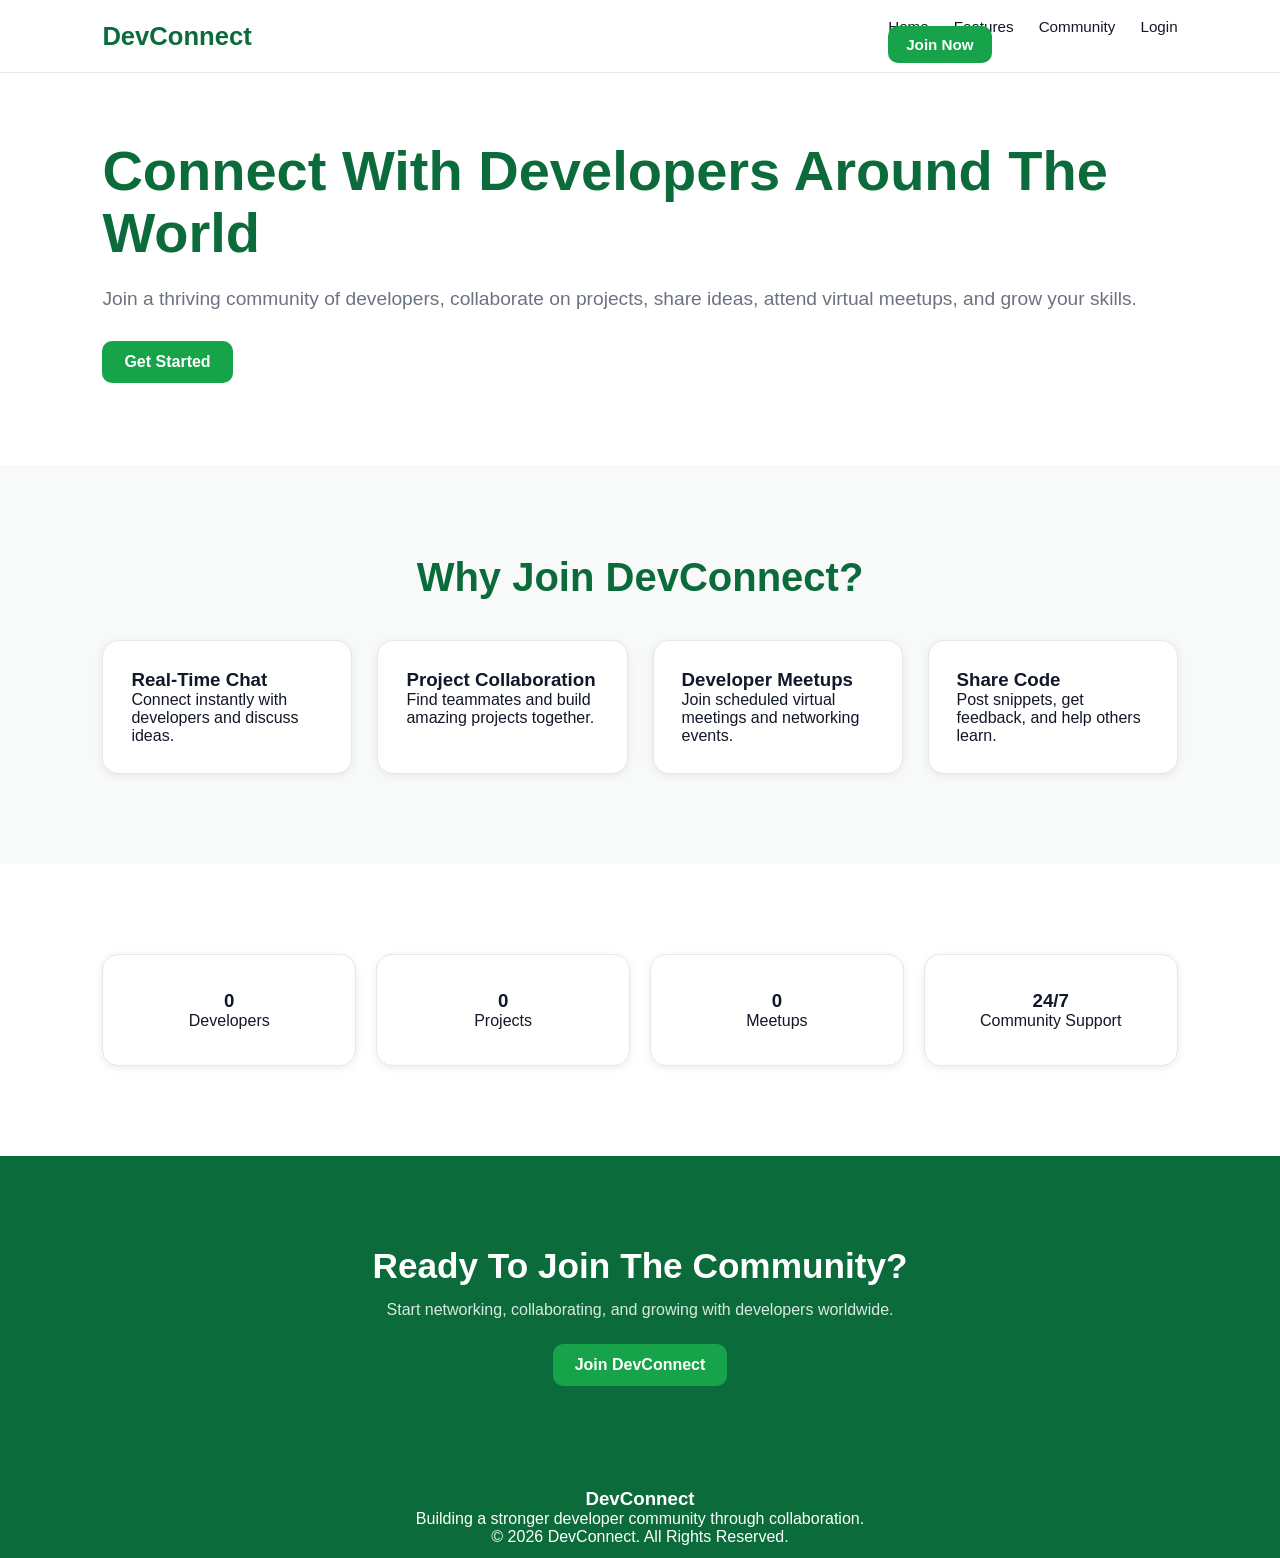
==== index.html @ 1ef8abba "Dev" ====
<!DOCTYPE html>
<html lang="en">

<head>
    <meta charset="UTF-8">
    <meta name="viewport" content="width=device-width, initial-scale=1.0">
    <title>DevConnect</title>
    <link rel="stylesheet" href="style.css">
    <!-- <link rel="stylesheet" href="https://cdnjs.cloudflare.com/ajax/libs/font-awesome/6.5.1/css/all.min.css"> -->
</head>

<body>

    <!-- Navbar -->
    <nav>
        <div class="logo">DevConnect</div>

        <button id="mobileNavToggle" class="mobile-nav-toggle" aria-label="Open navigation menu">Menu</button>

        <div class="nav-links">
            <ul>
                <li><a href="#">Home</a></li>
                <li><a href="#features">Features</a></li>
                <li><a href="#community">Community</a></li>
                <li><a href="login.html">Login</a></li>
            </ul>

            <a href="register.html" class="nav-btn">Join Now</a>
        </div>

        <div class="mobile-menu" id="mobileMenu">
            <ul>
                <li><a href="#">Home</a></li>
                <li><a href="#features">Features</a></li>
                <li><a href="#community">Community</a></li>
                <li><a href="login.html">Login</a></li>
            </ul>
            <a href="register.html" class="nav-btn mobile-join">Join Now</a>
        </div>
    </nav>

    <!-- Hero Section -->
    <section class="hero">

        <div class="hero-text">
            <h1>Connect With Developers Around The World</h1>

            <p>
                Join a thriving community of developers, collaborate on projects,
                share ideas, attend virtual meetups, and grow your skills.
            </p>

            <div class="hero-buttons">
                <a href="register.html" class="primary-btn">
                    Get Started
                </a>

                <a href="#features" class="secondary-btn">
                    Learn More
                </a>
            </div>
        </div>

    </section>

    <!-- Features -->
    <section id="features" class="features">

        <h2>Why Join DevConnect?</h2>

        <div class="feature-grid">

            <div class="card">
                <h3><i class="fa-solid fa-comments"></i> Real-Time Chat</h3>
                <p>
                    Connect instantly with developers and discuss ideas.
                </p>
            </div>

            <div class="card">
                <h3><i class="fa-solid fa-rocket"></i> Project Collaboration</h3>
                <p>
                    Find teammates and build amazing projects together.
                </p>
            </div>

            <div class="card">
                <h3><i class="fa-solid fa-calendar-days"></i> Developer Meetups</h3>
                <p>
                    Join scheduled virtual meetings and networking events.
                </p>
            </div>

            <div class="card">
                <h3><i class="fa-solid fa-code"></i> Share Code</h3>
                <p>
                    Post snippets, get feedback, and help others learn.
                </p>
            </div>

        </div>

    </section>

    <!-- Stats -->
    <section id="community" class="stats">

        <div class="stat-card">
            <h3>0</h3>
            <p>Developers</p>
        </div>

        <div class="stat-card">
            <h3>0</h3>
            <p>Projects</p>
        </div>

        <div class="stat-card">
            <h3>0</h3>
            <p>Meetups</p>
        </div>

        <div class="stat-card">
            <h3>24/7</h3>
            <p>Community Support</p>
        </div>

    </section>

    <!-- CTA -->
    <section class="cta">

        <h2>Ready To Join The Community?</h2>

        <p>
            Start networking, collaborating, and growing with developers worldwide.
        </p>

        <a href="register.html" class="primary-btn">
            Join DevConnect
        </a>

    </section>

    <!-- Footer -->
    <footer>

        <h3>DevConnect</h3>

        <p>
            Building a stronger developer community through collaboration.
        </p>

        <p class="copyright">
            © 2026 DevConnect. All Rights Reserved.
        </p>

    </footer>
<script src="script.js"></script>
</body>

</html>
---- style.css ----
:root{
    --bg:#FFFFFF;          /* main background */
    --card:#F7FAF8;        /* light green-white cards */
    --primary:#0B6B3A;     /* forest green */
    --accent:#16A34A;      /* lighter green */
    --text:#111827;        /* dark text */
    --muted:#6B7280;       /* gray text */
    --border:#E5E7EB;
    --white:#FFFFFF;
}

*{
    margin:0;
    padding:0;
    box-sizing:border-box;
    font-family:Arial, sans-serif;
}

body{
    background:var(--bg);
    color:var(--text);
    overflow-x:hidden;
    min-height:100vh;
}


/* ================= NAVBAR ================= */
nav{
    position:fixed;
    top:0;
    left:0;
    width:100%;
    display:flex;
    justify-content:space-between;
    align-items:center;
    padding:18px 8%;
    background:var(--white);
    /* backdrop-filter: blur(10px); */
    border-bottom:1px solid var(--border);
    z-index:1000;
}

.logo{
    font-size:1.6rem;
    font-weight:bold;
    color:var(--primary);
}

nav ul{
    display:flex;
    list-style:none;
    gap:25px;
}

nav a{
    text-decoration:none;
    color:var(--text);
    transition:0.3s;
    font-size:0.95rem;
}

nav a:hover{
    color:var(--primary);
}

.mobile-nav-toggle{
    display:none;
    border:none;
    background:var(--primary);
    color:white;
    padding:10px 16px;
    border-radius:10px;
    font-weight:700;
    cursor:pointer;
}

.mobile-menu{
    display:none;
    position:absolute;
    top:100%;
    right:8%;
    width:260px;
    background:white;
    border:1px solid var(--border);
    border-radius:16px;
    box-shadow:0 16px 32px rgba(0,0,0,0.08);
    padding:16px;
    gap:14px;
    flex-direction:column;
    z-index:1000;
}

.mobile-menu.show{
    display:flex;
}

.mobile-menu ul{
    list-style:none;
    display:flex;
    flex-direction:column;
    gap:12px;
    padding:0;
    margin:0;
}

.mobile-menu ul li{
    margin:0;
}

.mobile-menu ul li a{
    color:var(--text);
    text-decoration:none;
    font-weight:700;
}

.mobile-menu ul li a:hover{
    color:var(--primary);
}

.mobile-menu .mobile-join{
    display:inline-block;
    width:100%;
    text-align:center;
}

/* NAV BUTTON */
.nav-btn{
    background:#16A34A;
    color:white;
    padding:10px 18px;
    border-radius:10px;
    text-decoration:none;
    font-weight:bold;
    transition:0.3s;
}

.nav-btn:hover{
    background:#15803d;
    transform:translateY(-2px);
}

/* ================= HERO ================= */
.hero{
    display:flex;
    align-items:center;
    justify-content:space-between;
    padding:140px 8% 80px;
    gap:50px;
    background:var(--white);
    color:var(--text);
    margin-top:0;
}

.hero h1{
    font-size:3.5rem;
    line-height:1.1;
    color:var(--primary);
}

.hero p{
    margin-top:20px;
    font-size:1.2rem;
    color:var(--muted);
    line-height:1.7;
}

/* HERO BUTTONS */
.primary-btn{
    display:inline-block;
    margin-top:25px;
    background:#16A34A;
    color:white;
    padding:12px 22px;
    border-radius:10px;
    text-decoration:none;
    font-weight:bold;
    transition:0.3s;
}

.primary-btn:hover{
    background:#15803d;
}

.secondary-btn{
    display:inline-block;
    margin-left:10px;
    border:2px solid white;
    color:white;
    padding:12px 22px;
    border-radius:10px;
    text-decoration:none;
    transition:0.3s;
}

.secondary-btn:hover{
    background:rgba(255,255,255,0.1);
    color:white;
}

/* ================= FEATURES ================= */
.features{
    padding:90px 8%;
    background:var(--card);
}

.features h2{
    text-align:center;
    font-size:2.5rem;
    margin-bottom:40px;
    color:var(--primary);
}

.feature-grid{
    display:grid;
    grid-template-columns:repeat(auto-fit,minmax(230px,1fr));
    gap:25px;
}

.card{
    background:var(--white);
    padding:28px;
    border-radius:16px;
    border:1px solid var(--border);
    transition:0.3s;
    box-shadow:0 2px 8px rgba(0,0,0,0.08);
}

.card:hover{
    transform:translateY(-6px);
    outline:none;
}

/* ================= STATS ================= */
.stats{
    display:grid;
    grid-template-columns:repeat(auto-fit,minmax(200px,1fr));
    gap:20px;
    padding:90px 8%;
}

.stat-card{
    background:var(--white);
    padding:35px;
    text-align:center;
    border-radius:16px;
    border:1px solid var(--border);
    transition:0.3s;
    box-shadow:0 2px 8px rgba(0,0,0,0.08);
}

.stat-card:hover{
    transform:translateY(-5px);
    outline: none;
    box-shadow: none;
}

/* ================= CTA ================= */
.cta{
    text-align:center;
    padding:90px 8%;
    background:var(--primary);
    color:var(--white);
}

.cta h2{
    font-size:2.2rem;
    color:var(--white);
}

.cta p{
    margin-top:15px;
    color:rgba(255,255,255,0.85);
}

/* ================= FOOTER ================= */
footer{
    background:var(--primary);
    text-align:center;
    padding:12px 20px;
    color:var(--white);
}

/* ================= PARTICLES ================= */
#particles{
    position:fixed;
    top:0;
    left:0;
    width:100%;
    height:100%;
    z-index:-1;
}

/* ================= MOBILE ================= */
@media(max-width: 900px){
    nav{
        flex-wrap:wrap;
        justify-content:center;
        gap:12px;
        padding:18px 5%;
    }

    .logo{
        width:100%;
        text-align:center;
    }

    .nav-links{
        display:none;
    }

    .mobile-nav-toggle{
        display:inline-flex;
    }

    nav ul{
        display:flex;
        flex-wrap:wrap;
        justify-content:center;
        gap:12px;
        width:100%;
        padding:0;
    }

    nav ul li{
        margin:5px 0;
    }

    .nav-btn{
        order:3;
        margin:8px 0 0;
    }

    .hero{
        flex-direction:column;
        text-align:center;
        padding:120px 5% 60px;
    }

    .hero-text{
        width:100%;
        max-width:700px;
        margin:0 auto;
    }

    .hero h1{
        font-size:2.5rem;
    }

    .hero p{
        font-size:1.1rem;
    }

    .secondary-btn{
        margin-left:0;
        margin-top:10px;
        display:block;
    }

    .features,
    .stats,
    .cta{
        padding:70px 5%;
    }
}

@media(max-width: 600px){
    .hero h1{
        font-size:2rem;
    }

    .features h2,
    .cta h2{
        font-size:2rem;
    }

    .feature-grid,
    .stats{
        gap:18px;
    }

    .card,
    .stat-card{
        padding:22px;
    }

    .cta{
        padding:60px 4%;
    }

    footer{
        padding:18px 20px;
    }

    nav{
        padding:18px 4%;
    }
}
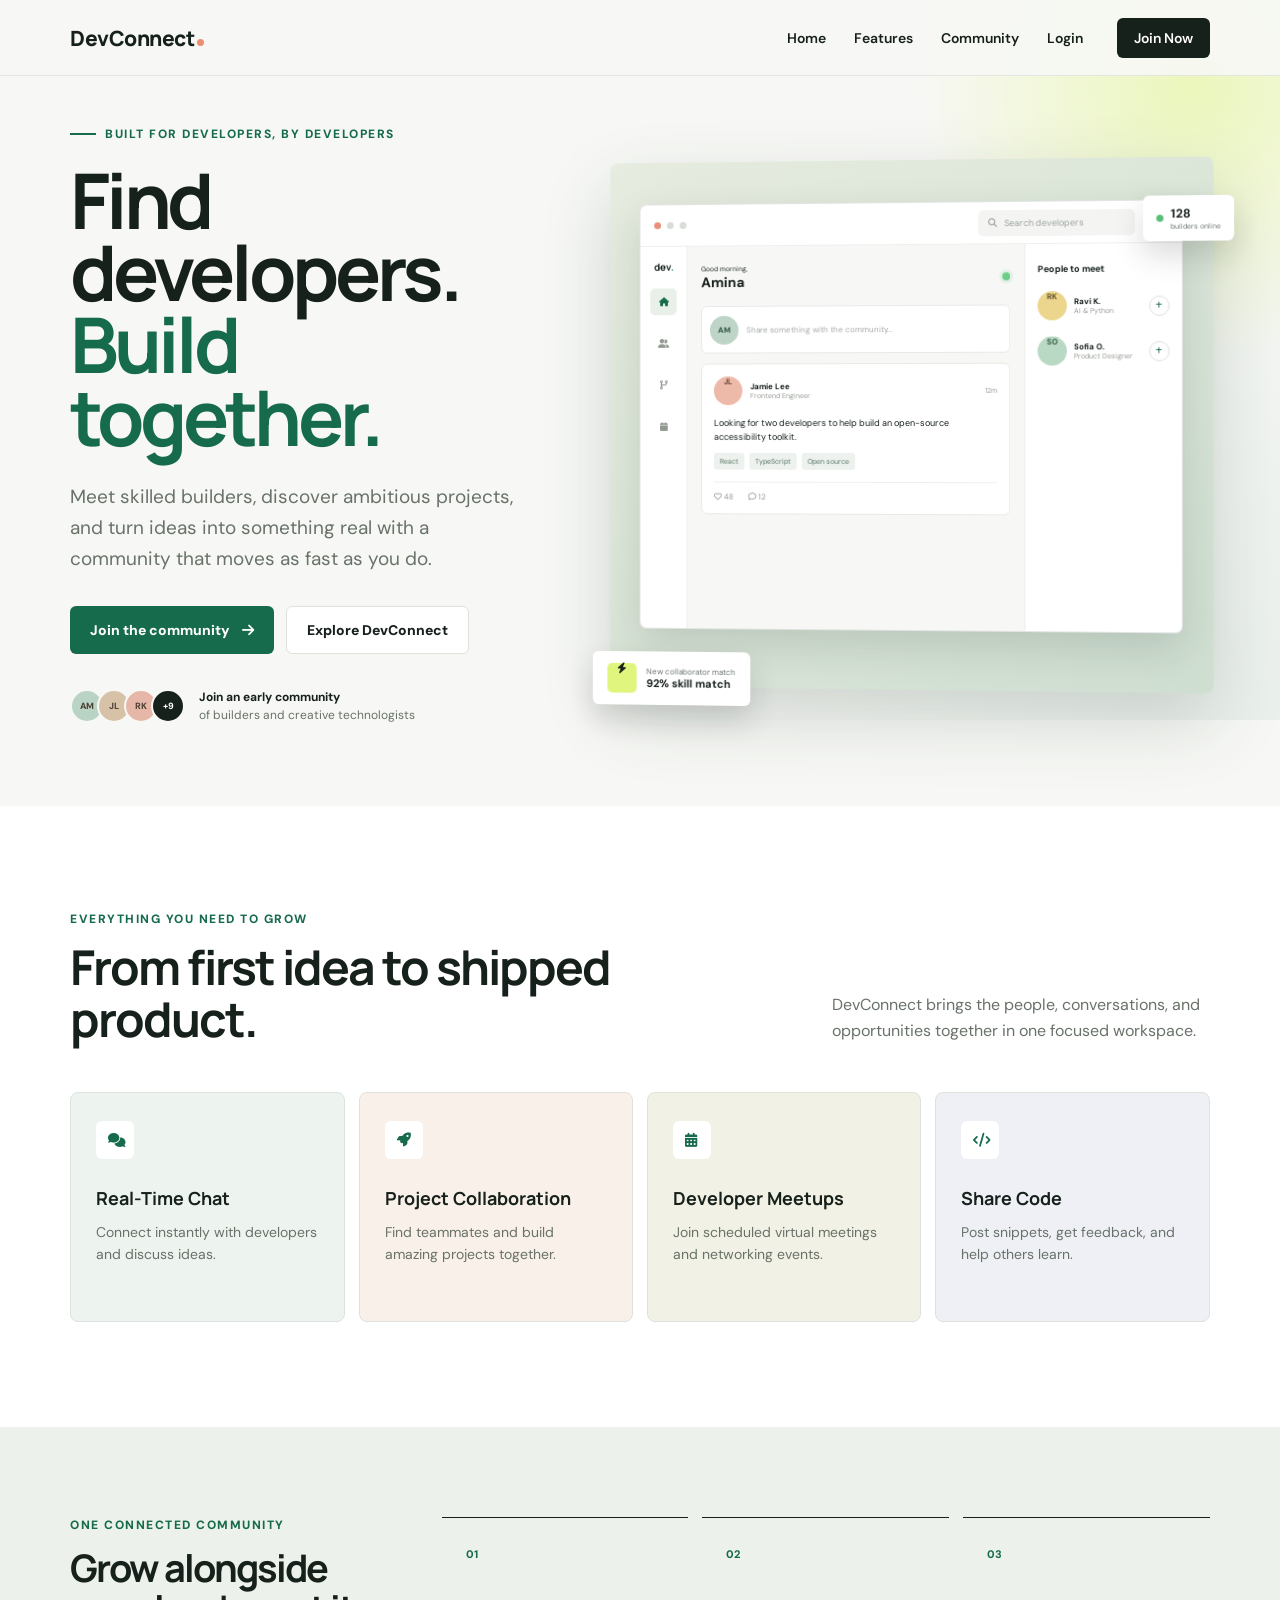
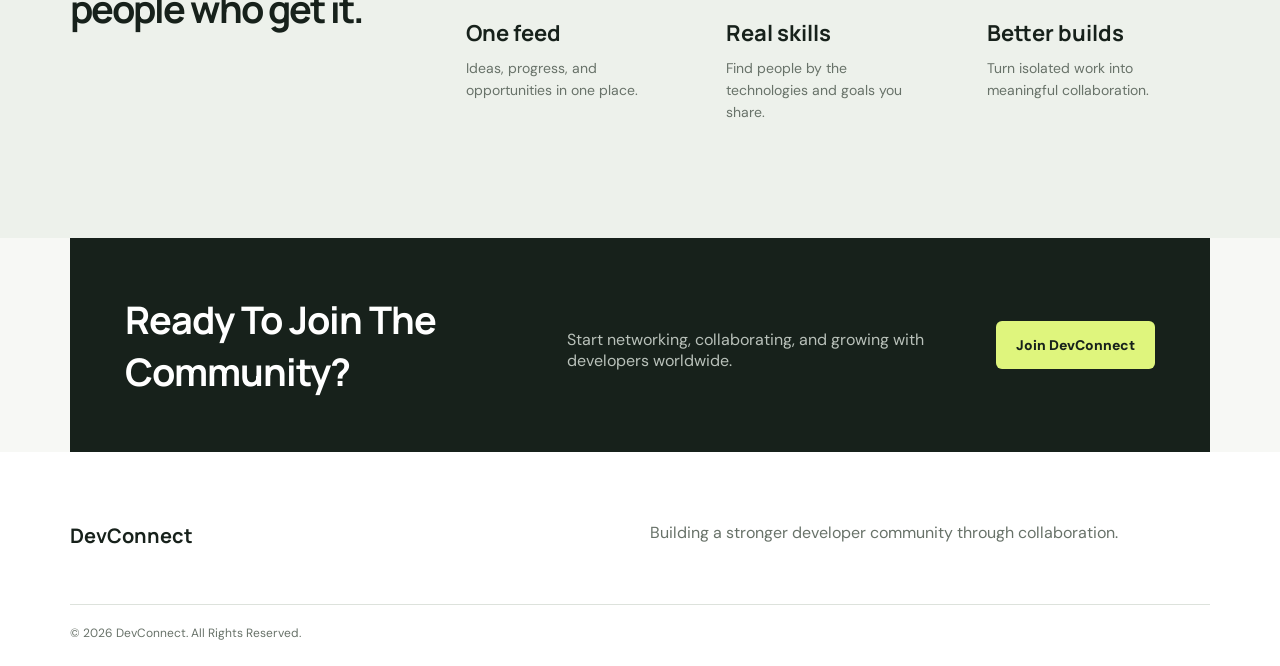
==== commit 4ace591a: "modified the landing page" ====
--- a/index.html
+++ b/index.html
@@ -4,9 +4,13 @@
 <head>
     <meta charset="UTF-8">
     <meta name="viewport" content="width=device-width, initial-scale=1.0">
-    <title>DevConnect</title>
+    <meta name="description" content="DevConnect helps developers find collaborators, share ideas, and build meaningful projects together.">
+    <title>DevConnect - Build with developers</title>
+    <link rel="preconnect" href="https://fonts.googleapis.com">
+    <link rel="preconnect" href="https://fonts.gstatic.com" crossorigin>
+    <link href="https://fonts.googleapis.com/css2?family=DM+Sans:wght@400;500;600;700&family=Manrope:wght@600;700;800&display=swap" rel="stylesheet">
     <link rel="stylesheet" href="style.css">
-    <!-- <link rel="stylesheet" href="https://cdnjs.cloudflare.com/ajax/libs/font-awesome/6.5.1/css/all.min.css"> -->
+    <link rel="stylesheet" href="https://cdnjs.cloudflare.com/ajax/libs/font-awesome/6.5.1/css/all.min.css">
 </head>
 
 <body>
@@ -41,32 +45,62 @@
 
     <!-- Hero Section -->
     <section class="hero">
-
         <div class="hero-text">
-            <h1>Connect With Developers Around The World</h1>
-
-            <p>
-                Join a thriving community of developers, collaborate on projects,
-                share ideas, attend virtual meetups, and grow your skills.
-            </p>
-
+            <div class="eyebrow"><span></span> Built for developers, by developers</div>
+            <h1>Find developers.<br><em>Build together.</em></h1>
+            <p class="hero-copy">Meet skilled builders, discover ambitious projects, and turn ideas into something real with a community that moves as fast as you do.</p>
             <div class="hero-buttons">
-                <a href="register.html" class="primary-btn">
-                    Get Started
-                </a>
-
-                <a href="#features" class="secondary-btn">
-                    Learn More
-                </a>
+                <a href="register.html" class="primary-btn">Join the community <i class="fa-solid fa-arrow-right"></i></a>
+                <a href="#features" class="secondary-btn">Explore DevConnect</a>
+            </div>
+            <div class="hero-proof">
+                <div class="avatar-stack" aria-hidden="true">
+                    <span>AM</span><span>JL</span><span>RK</span><span>+9</span>
+                </div>
+                <p><strong>Join an early community</strong><br>of builders and creative technologists</p>
             </div>
         </div>
 
+        <div class="hero-product" aria-label="DevConnect community preview">
+            <div class="product-window">
+                <div class="window-bar"><span></span><span></span><span></span><div class="window-search"><i class="fa-solid fa-magnifying-glass"></i> Search developers</div></div>
+                <div class="product-body">
+                    <aside class="product-sidebar">
+                        <strong class="mini-logo">dev<span>.</span></strong>
+                        <div class="side-item active"><i class="fa-solid fa-house"></i></div>
+                        <div class="side-item"><i class="fa-solid fa-user-group"></i></div>
+                        <div class="side-item"><i class="fa-solid fa-code-branch"></i></div>
+                        <div class="side-item"><i class="fa-solid fa-calendar"></i></div>
+                    </aside>
+                    <div class="product-feed">
+                        <div class="feed-heading"><div><small>Good morning,</small><strong>Amina</strong></div><span class="status-dot"></span></div>
+                        <div class="composer"><div class="mini-avatar">AM</div><span>Share something with the community...</span></div>
+                        <div class="feed-post">
+                            <div class="post-author"><div class="mini-avatar coral">JL</div><div><strong>Jamie Lee</strong><small>Frontend Engineer</small></div><span>12m</span></div>
+                            <p>Looking for two developers to help build an open-source accessibility toolkit.</p>
+                            <div class="post-tags"><span>React</span><span>TypeScript</span><span>Open source</span></div>
+                            <div class="post-actions"><span><i class="fa-regular fa-heart"></i> 48</span><span><i class="fa-regular fa-comment"></i> 12</span></div>
+                        </div>
+                    </div>
+                    <aside class="product-people">
+                        <strong>People to meet</strong>
+                        <div class="person"><div class="mini-avatar yellow">RK</div><div><strong>Ravi K.</strong><small>AI & Python</small></div><button><i class="fa-solid fa-plus"></i></button></div>
+                        <div class="person"><div class="mini-avatar green">SO</div><div><strong>Sofia O.</strong><small>Product Designer</small></div><button><i class="fa-solid fa-plus"></i></button></div>
+                    </aside>
+                </div>
+            </div>
+            <div class="match-card"><div class="match-icon"><i class="fa-solid fa-bolt"></i></div><div><small>New collaborator match</small><strong>92% skill match</strong></div></div>
+            <div class="online-card"><span></span><strong>128</strong><small>builders online</small></div>
+        </div>
     </section>
 
     <!-- Features -->
     <section id="features" class="features">
 
-        <h2>Why Join DevConnect?</h2>
+        <div class="section-heading">
+            <div><span class="section-label">Everything you need to grow</span><h2>From first idea to shipped product.</h2></div>
+            <p>DevConnect brings the people, conversations, and opportunities together in one focused workspace.</p>
+        </div>
 
         <div class="feature-grid">
 
@@ -104,27 +138,10 @@
 
     <!-- Stats -->
     <section id="community" class="stats">
-
-        <div class="stat-card">
-            <h3>0</h3>
-            <p>Developers</p>
-        </div>
-
-        <div class="stat-card">
-            <h3>0</h3>
-            <p>Projects</p>
-        </div>
-
-        <div class="stat-card">
-            <h3>0</h3>
-            <p>Meetups</p>
-        </div>
-
-        <div class="stat-card">
-            <h3>24/7</h3>
-            <p>Community Support</p>
-        </div>
-
+        <div class="stats-intro"><span class="section-label">One connected community</span><h2>Grow alongside people who get it.</h2></div>
+        <div class="stat-card"><span>01</span><h3>One feed</h3><p>Ideas, progress, and opportunities in one place.</p></div>
+        <div class="stat-card"><span>02</span><h3>Real skills</h3><p>Find people by the technologies and goals you share.</p></div>
+        <div class="stat-card"><span>03</span><h3>Better builds</h3><p>Turn isolated work into meaningful collaboration.</p></div>
     </section>
 
     <!-- CTA -->
--- a/style.css
+++ b/style.css
@@ -1,397 +1,21 @@
-:root{
-    --bg:#FFFFFF;          /* main background */
-    --card:#F7FAF8;        /* light green-white cards */
-    --primary:#0B6B3A;     /* forest green */
-    --accent:#16A34A;      /* lighter green */
-    --text:#111827;        /* dark text */
-    --muted:#6B7280;       /* gray text */
-    --border:#E5E7EB;
-    --white:#FFFFFF;
-}
-
-*{
-    margin:0;
-    padding:0;
-    box-sizing:border-box;
-    font-family:Arial, sans-serif;
-}
-
-body{
-    background:var(--bg);
-    color:var(--text);
-    overflow-x:hidden;
-    min-height:100vh;
-}
-
-
-/* ================= NAVBAR ================= */
-nav{
-    position:fixed;
-    top:0;
-    left:0;
-    width:100%;
-    display:flex;
-    justify-content:space-between;
-    align-items:center;
-    padding:18px 8%;
-    background:var(--white);
-    /* backdrop-filter: blur(10px); */
-    border-bottom:1px solid var(--border);
-    z-index:1000;
-}
-
-.logo{
-    font-size:1.6rem;
-    font-weight:bold;
-    color:var(--primary);
-}
-
-nav ul{
-    display:flex;
-    list-style:none;
-    gap:25px;
-}
-
-nav a{
-    text-decoration:none;
-    color:var(--text);
-    transition:0.3s;
-    font-size:0.95rem;
-}
-
-nav a:hover{
-    color:var(--primary);
-}
-
-.mobile-nav-toggle{
-    display:none;
-    border:none;
-    background:var(--primary);
-    color:white;
-    padding:10px 16px;
-    border-radius:10px;
-    font-weight:700;
-    cursor:pointer;
-}
-
-.mobile-menu{
-    display:none;
-    position:absolute;
-    top:100%;
-    right:8%;
-    width:260px;
-    background:white;
-    border:1px solid var(--border);
-    border-radius:16px;
-    box-shadow:0 16px 32px rgba(0,0,0,0.08);
-    padding:16px;
-    gap:14px;
-    flex-direction:column;
-    z-index:1000;
-}
-
-.mobile-menu.show{
-    display:flex;
-}
-
-.mobile-menu ul{
-    list-style:none;
-    display:flex;
-    flex-direction:column;
-    gap:12px;
-    padding:0;
-    margin:0;
-}
-
-.mobile-menu ul li{
-    margin:0;
-}
-
-.mobile-menu ul li a{
-    color:var(--text);
-    text-decoration:none;
-    font-weight:700;
-}
-
-.mobile-menu ul li a:hover{
-    color:var(--primary);
-}
-
-.mobile-menu .mobile-join{
-    display:inline-block;
-    width:100%;
-    text-align:center;
-}
-
-/* NAV BUTTON */
-.nav-btn{
-    background:#16A34A;
-    color:white;
-    padding:10px 18px;
-    border-radius:10px;
-    text-decoration:none;
-    font-weight:bold;
-    transition:0.3s;
-}
-
-.nav-btn:hover{
-    background:#15803d;
-    transform:translateY(-2px);
-}
-
-/* ================= HERO ================= */
-.hero{
-    display:flex;
-    align-items:center;
-    justify-content:space-between;
-    padding:140px 8% 80px;
-    gap:50px;
-    background:var(--white);
-    color:var(--text);
-    margin-top:0;
-}
-
-.hero h1{
-    font-size:3.5rem;
-    line-height:1.1;
-    color:var(--primary);
-}
-
-.hero p{
-    margin-top:20px;
-    font-size:1.2rem;
-    color:var(--muted);
-    line-height:1.7;
-}
-
-/* HERO BUTTONS */
-.primary-btn{
-    display:inline-block;
-    margin-top:25px;
-    background:#16A34A;
-    color:white;
-    padding:12px 22px;
-    border-radius:10px;
-    text-decoration:none;
-    font-weight:bold;
-    transition:0.3s;
-}
-
-.primary-btn:hover{
-    background:#15803d;
-}
-
-.secondary-btn{
-    display:inline-block;
-    margin-left:10px;
-    border:2px solid white;
-    color:white;
-    padding:12px 22px;
-    border-radius:10px;
-    text-decoration:none;
-    transition:0.3s;
-}
-
-.secondary-btn:hover{
-    background:rgba(255,255,255,0.1);
-    color:white;
-}
-
-/* ================= FEATURES ================= */
-.features{
-    padding:90px 8%;
-    background:var(--card);
-}
-
-.features h2{
-    text-align:center;
-    font-size:2.5rem;
-    margin-bottom:40px;
-    color:var(--primary);
-}
-
-.feature-grid{
-    display:grid;
-    grid-template-columns:repeat(auto-fit,minmax(230px,1fr));
-    gap:25px;
-}
-
-.card{
-    background:var(--white);
-    padding:28px;
-    border-radius:16px;
-    border:1px solid var(--border);
-    transition:0.3s;
-    box-shadow:0 2px 8px rgba(0,0,0,0.08);
-}
-
-.card:hover{
-    transform:translateY(-6px);
-    outline:none;
-}
-
-/* ================= STATS ================= */
-.stats{
-    display:grid;
-    grid-template-columns:repeat(auto-fit,minmax(200px,1fr));
-    gap:20px;
-    padding:90px 8%;
-}
-
-.stat-card{
-    background:var(--white);
-    padding:35px;
-    text-align:center;
-    border-radius:16px;
-    border:1px solid var(--border);
-    transition:0.3s;
-    box-shadow:0 2px 8px rgba(0,0,0,0.08);
-}
-
-.stat-card:hover{
-    transform:translateY(-5px);
-    outline: none;
-    box-shadow: none;
-}
-
-/* ================= CTA ================= */
-.cta{
-    text-align:center;
-    padding:90px 8%;
-    background:var(--primary);
-    color:var(--white);
-}
-
-.cta h2{
-    font-size:2.2rem;
-    color:var(--white);
-}
-
-.cta p{
-    margin-top:15px;
-    color:rgba(255,255,255,0.85);
-}
-
-/* ================= FOOTER ================= */
-footer{
-    background:var(--primary);
-    text-align:center;
-    padding:12px 20px;
-    color:var(--white);
-}
-
-/* ================= PARTICLES ================= */
-#particles{
-    position:fixed;
-    top:0;
-    left:0;
-    width:100%;
-    height:100%;
-    z-index:-1;
-}
-
-/* ================= MOBILE ================= */
-@media(max-width: 900px){
-    nav{
-        flex-wrap:wrap;
-        justify-content:center;
-        gap:12px;
-        padding:18px 5%;
-    }
-
-    .logo{
-        width:100%;
-        text-align:center;
-    }
-
-    .nav-links{
-        display:none;
-    }
-
-    .mobile-nav-toggle{
-        display:inline-flex;
-    }
-
-    nav ul{
-        display:flex;
-        flex-wrap:wrap;
-        justify-content:center;
-        gap:12px;
-        width:100%;
-        padding:0;
-    }
-
-    nav ul li{
-        margin:5px 0;
-    }
-
-    .nav-btn{
-        order:3;
-        margin:8px 0 0;
-    }
-
-    .hero{
-        flex-direction:column;
-        text-align:center;
-        padding:120px 5% 60px;
-    }
-
-    .hero-text{
-        width:100%;
-        max-width:700px;
-        margin:0 auto;
-    }
-
-    .hero h1{
-        font-size:2.5rem;
-    }
-
-    .hero p{
-        font-size:1.1rem;
-    }
-
-    .secondary-btn{
-        margin-left:0;
-        margin-top:10px;
-        display:block;
-    }
-
-    .features,
-    .stats,
-    .cta{
-        padding:70px 5%;
-    }
-}
-
-@media(max-width: 600px){
-    .hero h1{
-        font-size:2rem;
-    }
-
-    .features h2,
-    .cta h2{
-        font-size:2rem;
-    }
-
-    .feature-grid,
-    .stats{
-        gap:18px;
-    }
-
-    .card,
-    .stat-card{
-        padding:22px;
-    }
-
-    .cta{
-        padding:60px 4%;
-    }
-
-    footer{
-        padding:18px 20px;
-    }
-
-    nav{
-        padding:18px 4%;
-    }
-}+:root{--bg:#f7f8f5;--paper:#fff;--ink:#17211b;--muted:#687269;--green:#176b4d;--green-dark:#11553c;--lime:#dff57d;--coral:#f3a58f;--line:#dde2dc;--soft:#edf1eb;}
+*{box-sizing:border-box;margin:0;padding:0}
+html{scroll-behavior:smooth}
+body{min-height:100vh;overflow-x:hidden;background:var(--bg);color:var(--ink);font-family:"DM Sans",sans-serif}
+body::before{content:"";position:absolute;z-index:-1;top:0;right:0;width:46vw;height:720px;background:radial-gradient(circle at 85% 12%,rgba(223,245,125,.48),transparent 34%),linear-gradient(135deg,transparent 55%,rgba(23,107,77,.06));pointer-events:none}
+a{color:inherit;text-decoration:none}
+button,input,textarea{font:inherit}
+nav{position:fixed;z-index:1000;top:0;left:0;width:100%;height:76px;display:flex;align-items:center;justify-content:space-between;padding:0 5.5%;background:rgba(247,248,245,.92);border-bottom:1px solid rgba(23,33,27,.08);backdrop-filter:blur(14px)}
+.logo{font-family:"Manrope",sans-serif;font-size:21px;font-weight:800;letter-spacing:-.5px}.logo::after{content:"";display:inline-block;width:7px;height:7px;margin-left:3px;border-radius:50%;background:#ef8f72}
+.nav-links{display:flex;align-items:center;gap:34px}.nav-links ul{display:flex;gap:28px;list-style:none}.nav-links a{font-size:14px;font-weight:600}.nav-links a:hover{color:var(--green)}
+.nav-btn{padding:11px 17px;border-radius:6px;background:var(--ink);color:white}.nav-btn:hover{background:var(--green);color:white!important;transform:none}.mobile-nav-toggle{display:none}
+.mobile-menu{display:none}
+.hero{min-height:760px;display:grid;grid-template-columns:minmax(420px,.86fr) minmax(520px,1.14fr);align-items:center;gap:7%;padding:126px 5.5% 82px}
+.hero-text{max-width:590px}.eyebrow,.section-label{display:flex;align-items:center;gap:9px;color:var(--green);font-size:12px;font-weight:800;text-transform:uppercase;letter-spacing:1.5px}.eyebrow span{width:26px;height:2px;background:var(--green)}
+.hero h1{margin-top:22px;font-family:"Manrope",sans-serif;font-size:clamp(58px,6vw,92px);line-height:.94;letter-spacing:-4px}.hero h1 em{color:var(--green);font-style:normal}.hero-copy{max-width:570px;margin-top:28px;color:var(--muted);font-size:19px;line-height:1.65}.hero-buttons{display:flex;align-items:center;gap:12px;margin-top:31px}.primary-btn,.secondary-btn{height:48px;display:inline-flex;align-items:center;justify-content:center;gap:12px;padding:0 20px;border-radius:6px;font-size:14px;font-weight:800}.primary-btn{background:var(--green);color:white}.primary-btn:hover{background:var(--green-dark);transform:translateY(-2px)}.secondary-btn{border:1px solid var(--line);background:white}.secondary-btn:hover{border-color:var(--ink)}.hero-proof{display:flex;align-items:center;gap:14px;margin-top:34px}.avatar-stack{display:flex}.avatar-stack span{width:34px;height:34px;display:grid;place-items:center;margin-left:-7px;border:2px solid var(--bg);border-radius:50%;background:#d8c2a7;color:#4c4034;font-size:9px;font-weight:800}.avatar-stack span:first-child{margin-left:0;background:#b9d3c4}.avatar-stack span:nth-child(3){background:#e6b7a9}.avatar-stack span:last-child{background:var(--ink);color:white}.hero-proof p{color:var(--muted);font-size:12px;line-height:1.5}.hero-proof strong{color:var(--ink)}
+.hero-product{position:relative;width:100%;aspect-ratio:1.14;background:linear-gradient(145deg,#e6ecdf,#ceded1);border-radius:8px;box-shadow:0 28px 70px rgba(35,56,44,.18);transform:perspective(1200px) rotateY(-3deg)}.product-window{position:absolute;inset:8% 5% 11%;overflow:hidden;border:1px solid rgba(23,33,27,.12);border-radius:7px;background:white;box-shadow:0 16px 40px rgba(23,33,27,.14)}.window-bar{height:42px;display:flex;align-items:center;gap:6px;padding:0 14px;border-bottom:1px solid #edf0ed}.window-bar>span{width:7px;height:7px;border-radius:50%;background:#d8ddd8}.window-bar>span:first-child{background:#e99078}.window-search{width:155px;margin-left:auto;margin-right:32px;padding:7px 10px;border-radius:5px;background:#f4f5f3;color:#9aa19c;font-size:9px}.window-search i{margin-right:5px}.product-body{height:calc(100% - 42px);display:grid;grid-template-columns:48px 1fr 155px}.product-sidebar{display:flex;flex-direction:column;align-items:center;gap:15px;border-right:1px solid #edf0ed;padding-top:13px}.mini-logo{font-family:"Manrope",sans-serif;font-size:10px}.mini-logo span{color:var(--green)}.side-item{width:27px;height:27px;display:grid;place-items:center;border-radius:5px;color:#929990;font-size:9px}.side-item.active{background:#e8f0e9;color:var(--green)}.product-feed{padding:18px 14px;background:#f7f8f5}.feed-heading{display:flex;justify-content:space-between;align-items:center;margin-bottom:15px}.feed-heading div{display:flex;flex-direction:column;font-size:8px}.feed-heading strong{font-size:14px}.status-dot{width:8px;height:8px;border-radius:50%;background:#6dcc8a;box-shadow:0 0 0 3px #e4f1e7}.composer,.feed-post{border:1px solid #e7eae6;border-radius:6px;background:white}.composer{height:48px;display:flex;align-items:center;gap:8px;padding:8px;color:#a3a9a4;font-size:8px}.mini-avatar{width:29px;height:29px;display:grid;place-items:center;border-radius:50%;background:#bdd4c7;color:#315745;font-size:8px;font-weight:800}.coral{background:#edbaa9;color:#70483c}.yellow{background:#ecd58d;color:#66582e}.green{background:#bad9c4;color:#356248}.feed-post{margin-top:10px;padding:12px}.post-author{display:grid;grid-template-columns:29px 1fr auto;align-items:center;gap:8px}.post-author div{display:flex;flex-direction:column}.post-author strong{font-size:8px}.post-author small{color:#929990;font-size:7px}.post-author>span{font-size:7px;color:#929990}.feed-post p{margin:12px 0 8px;font-size:9px;line-height:1.55}.post-tags{display:flex;gap:5px}.post-tags span{padding:4px 6px;border-radius:3px;background:#edf2ee;color:#52705e;font-size:7px}.post-actions{display:flex;gap:15px;margin-top:12px;padding-top:9px;border-top:1px solid #edf0ed;color:#929990;font-size:8px}.product-people{padding:18px 12px;border-left:1px solid #edf0ed;font-size:10px}.product-people>strong{font-size:9px}.person{display:grid;grid-template-columns:29px 1fr 20px;align-items:center;gap:7px;margin-top:16px}.person div{display:flex;flex-direction:column}.person strong{font-size:8px}.person small{color:#929990;font-size:7px}.person button{width:20px;height:20px;border:1px solid #dde2dc;border-radius:50%;background:white;color:var(--green);font-size:7px}.match-card,.online-card{position:absolute;z-index:2;display:flex;align-items:center;border-radius:6px;background:white;box-shadow:0 14px 30px rgba(23,33,27,.16)}.match-card{left:-18px;bottom:-18px;gap:10px;padding:12px 15px}.match-icon{width:30px;height:30px;display:grid;place-items:center;border-radius:5px;background:var(--lime);font-size:11px}.match-card div{display:flex;flex-direction:column}.match-card small{font-size:8px;color:var(--muted)}.match-card strong{font-size:11px}.online-card{right:-20px;top:38px;display:grid;grid-template-columns:auto auto;column-gap:7px;padding:10px 13px}.online-card>span{grid-row:1/3;width:7px;height:7px;align-self:center;border-radius:50%;background:#59bf78}.online-card strong{font-size:12px}.online-card small{font-size:7px;color:var(--muted)}
+.features{padding:105px 5.5%;background:white}.section-heading{display:grid;grid-template-columns:1.3fr .7fr;align-items:end;gap:60px;margin-bottom:48px}.section-heading h2,.stats-intro h2{max-width:650px;margin-top:14px;font-family:"Manrope",sans-serif;font-size:48px;line-height:1.08;letter-spacing:-2px}.section-heading>p{max-width:430px;color:var(--muted);font-size:16px;line-height:1.65}.feature-grid{display:grid;grid-template-columns:repeat(4,1fr);gap:14px}.card{min-height:230px;padding:25px;border:1px solid var(--line);border-radius:8px;background:#fff}.card:nth-child(1){background:#edf4ef}.card:nth-child(2){background:#f9f0e9}.card:nth-child(3){background:#f2f1e5}.card:nth-child(4){background:#eef0f6}.card h3{margin-top:55px;font-family:"Manrope",sans-serif;font-size:18px}.card h3 i{display:block;width:38px;height:38px;margin-bottom:-25px;padding:12px;border-radius:6px;background:white;color:var(--green);font-size:14px;transform:translateY(-52px)}.card p{margin-top:12px;color:var(--muted);font-size:14px;line-height:1.55}.card:hover{transform:translateY(-5px);box-shadow:0 18px 35px rgba(23,33,27,.08)}
+.stats{display:grid;grid-template-columns:1.45fr repeat(3,1fr);gap:14px;padding:90px 5.5%;background:var(--soft)}.stats-intro{padding-right:50px}.stats-intro h2{font-size:38px}.stat-card{min-height:210px;padding:24px;border-top:1px solid var(--ink)}.stat-card>span{color:var(--green);font-size:11px;font-weight:800}.stat-card h3{margin-top:55px;font-family:"Manrope",sans-serif;font-size:22px}.stat-card p{margin-top:10px;color:var(--muted);font-size:14px;line-height:1.55}.cta{display:flex;align-items:center;justify-content:space-between;gap:40px;margin:0 5.5%;padding:55px;background:var(--ink);color:white}.cta h2{font-family:"Manrope",sans-serif;font-size:38px;letter-spacing:-1px}.cta p{max-width:420px;margin-top:10px;color:#b9c1ba}.cta .primary-btn{flex:none;background:var(--lime);color:var(--ink)}footer{display:grid;grid-template-columns:1fr 1fr;gap:20px;padding:70px 5.5% 25px;background:white}footer h3{font-family:"Manrope",sans-serif;font-size:20px}footer>p{color:var(--muted)}footer .copyright{grid-column:1/-1;margin-top:35px;padding-top:20px;border-top:1px solid var(--line);font-size:12px}
+@media(max-width:1100px){.hero{grid-template-columns:1fr 1fr;gap:4%}.hero h1{font-size:62px}.product-body{grid-template-columns:42px 1fr 120px}.feature-grid{grid-template-columns:repeat(2,1fr)}.stats{grid-template-columns:repeat(3,1fr)}.stats-intro{grid-column:1/-1}.stats-intro h2{max-width:500px}}
+@media(max-width:900px){nav{height:auto;min-height:70px;padding:14px 5%}.nav-links{display:none}.mobile-nav-toggle{display:block;border:0;border-radius:5px;background:var(--ink);color:white;padding:9px 13px}.mobile-menu{position:absolute;top:62px;right:5%;width:min(280px,90vw);display:none;padding:10px;border:1px solid var(--line);border-radius:7px;background:white;box-shadow:0 16px 40px rgba(23,33,27,.14)}.mobile-menu.show{display:flex}.mobile-menu ul{display:flex;flex-direction:column;gap:5px;list-style:none}.mobile-menu a{display:block;padding:10px 12px;font-weight:700}.hero{grid-template-columns:1fr;padding-top:115px}.hero-text{text-align:center;margin:0 auto}.eyebrow,.hero-buttons,.hero-proof{justify-content:center}.hero-copy{margin-inline:auto}.hero-product{max-width:680px;margin:10px auto 0}.section-heading{grid-template-columns:1fr}.section-heading>p{max-width:600px}.cta{flex-direction:column;text-align:center}.stats{grid-template-columns:1fr 1fr}.stats-intro{grid-column:1/-1}}
+@media(max-width:600px){.hero{padding:105px 20px 55px}.hero h1{font-size:48px;letter-spacing:-2.5px}.hero-copy{font-size:17px}.hero-buttons{flex-direction:column}.primary-btn,.secondary-btn{width:100%}.hero-product{aspect-ratio:.95;transform:none}.product-window{inset:7% 4% 10%}.product-body{grid-template-columns:38px 1fr}.product-people{display:none}.window-search{width:120px;margin-right:5px}.match-card{left:-5px}.online-card{right:-5px}.features,.stats{padding:70px 20px}.section-heading h2{font-size:38px}.feature-grid{grid-template-columns:1fr}.stats{grid-template-columns:1fr}.stats-intro{grid-column:auto}.stat-card{min-height:170px}.stat-card h3{margin-top:30px}.cta{margin:0;padding:45px 20px}.cta h2{font-size:32px}footer{grid-template-columns:1fr;padding-inline:20px}.hero-proof{align-items:flex-start;text-align:left}}
